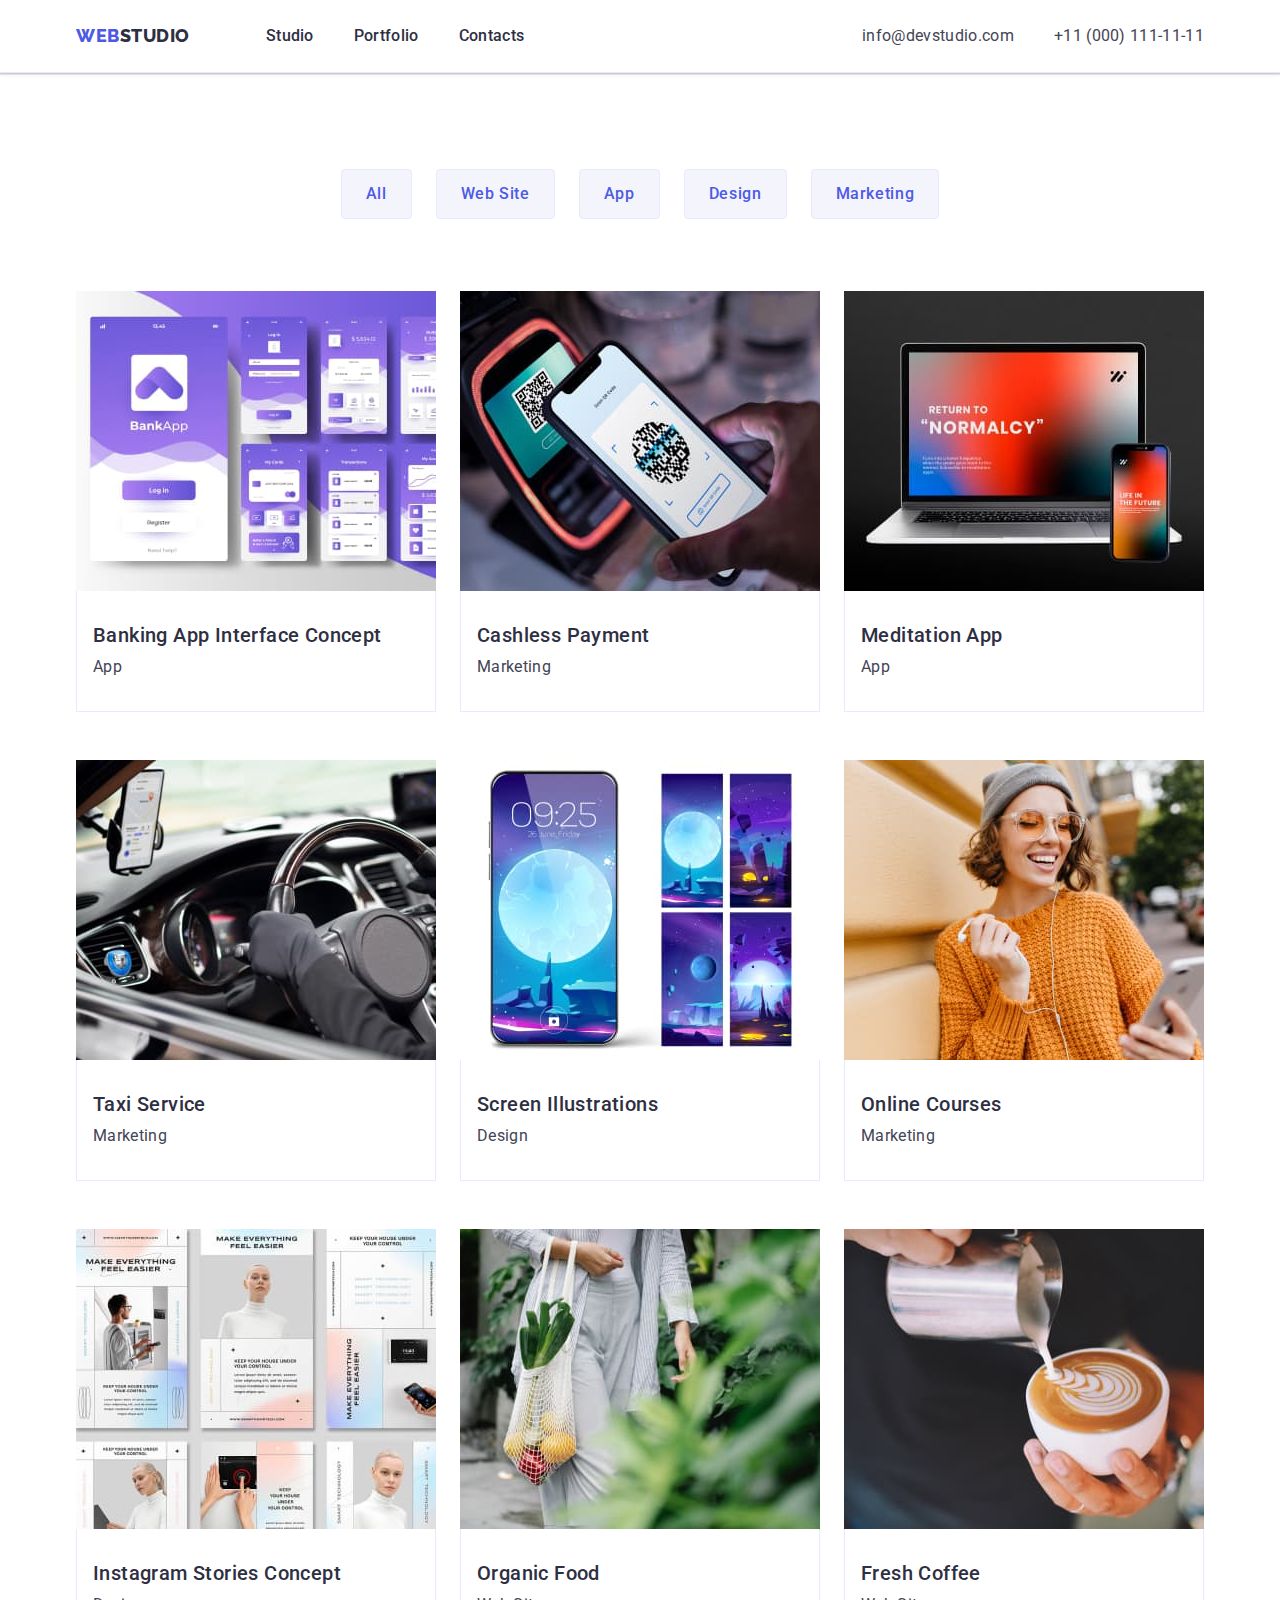
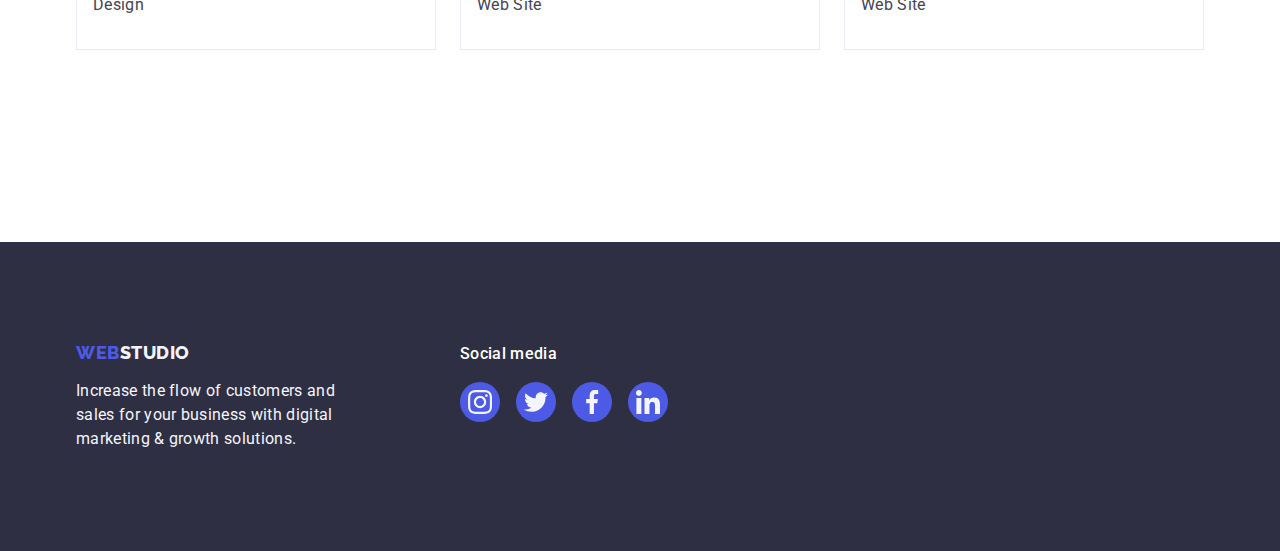
==== portfolio.html @ 4a91dafd "Initial commit" ====
<!DOCTYPE html>
<html lang="en">
  <head>
    <meta charset="UTF-8" />
    <meta http-equiv="X-UA-Compatible" content="IE=edge" />
    <meta name="viewport" content="width=device-width, initial-scale=1.0" />
    <title>Document</title>
    <link
      rel="stylesheet"
      href="https://cdnjs.cloudflare.com/ajax/libs/modern-normalize/1.0.0/modern-normalize.min.css"
    />
    <link rel="stylesheet" href="./css/styles.css" />
    <link rel="preconnect" href="https://fonts.googleapis.com" />
    <link rel="preconnect" href="https://fonts.gstatic.com" crossorigin />
    <link
      href="https://fonts.googleapis.com/css2?family=Raleway:wght@800&family=Roboto:wght@400;500;700;900&display=swap"
      rel="stylesheet"
    />
  </head>
  <body>
    <header class="header-border">
      <div class="container header-container">
        <nav class="list header-nav">
          <a class="logo link header-nav-link margin-logo" href="./index.html"
            >Web<span class="studio">Studio</span></a
          >

          <ul class="list header-list">
            <li>
              <a class="menu-link link header-nav-link" href="./index.html"
                >Studio</a
              >
            </li>
            <li>
              <a class="menu-link link header-nav-link" href="./portfolio.html"
                >Portfolio</a
              >
            </li>
            <li>
              <a class="menu-link link header-nav-link" href="">Contacts</a>
            </li>
          </ul>
        </nav>
        <address class="contact list">
          <ul class="list contact-list">
            <li>
              <a
                class="contact-link link header-nav-link"
                href="mailto:info@devstudio.com"
                >info@devstudio.com</a
              >
            </li>
            <li>
              <a
                class="contact-link link header-nav-link"
                href="tel:+110001111111"
                >+11 (000) 111-11-11</a
              >
            </li>
          </ul>
        </address>
      </div>
    </header>
    <main>
      <section class="section-all-btn">
        <div class="container">
          <h1 class="visually-hidden">Sec1</h1>

          <ul class="list btnflex">
            <li><button type="button" class="btn-all">All</button></li>
            <li><button type="button" class="btn-all">Web Site</button></li>
            <li><button type="button" class="btn-all">App</button></li>
            <li><button type="button" class="btn-all">Design</button></li>
            <li><button type="button" class="btn-all">Marketing</button></li>
          </ul>

          <ul class="list imgdev">
            <li class="portfolio-list">
              <a href="" class="link portfollio-link">
                <img
                  src="./images/p-images/p-1.jpg"
                  alt="app"
                  width="360"
                  height="300"
                />
                <div class="portfolio-img-dev">
                  <h2 class="images-text">Banking App Interface Concept</h2>
                  <p class="images-dev">App</p>
                </div></a
              >
            </li>
            <li class="portfolio-list">
              <a href="" class="link portfollio-link">
                <img
                  src="./images/p-images/p-2.jpg"
                  alt="iphone"
                  width="360"
                  height="300"
                />
                <div class="portfolio-img-dev">
                  <h2 class="images-text">Cashless Payment</h2>
                  <p class="images-dev">Marketing</p>
                </div></a
              >
            </li>
            <li class="portfolio-list">
              <a href="" class="link portfollio-link">
                <img
                  src="./images/p-images/p-3.jpg"
                  alt="laptop"
                  width="360"
                  height="300"
                />
                <div class="portfolio-img-dev">
                  <h2 class="images-text">Meditation App</h2>
                  <p class="images-dev">App</p>
                </div></a
              >
            </li>
            <li class="portfolio-list">
              <a href="" class="link portfollio-link">
                <img
                  src="./images/p-images/p-4.jpg"
                  alt="car"
                  width="360"
                  height="300"
                />
                <div class="portfolio-img-dev">
                  <h2 class="images-text">Taxi Service</h2>
                  <p class="images-dev">Marketing</p>
                </div></a
              >
            </li>
            <li class="portfolio-list">
              <a href="" class="link portfollio-link">
                <img
                  src="./images/p-images/p-5.jpg"
                  alt="iphone"
                  width="360"
                  height="300"
                />
                <div class="portfolio-img-dev">
                  <h2 class="images-text">Screen Illustrations</h2>
                  <p class="images-dev">Design</p>
                </div></a
              >
            </li>
            <li class="portfolio-list">
              <a href="" class="link portfollio-link">
                <img
                  src="./images/p-images/p-6.jpg"
                  alt="the girl is holding the phone"
                  width="360"
                  height="300"
                />
                <div class="portfolio-img-dev">
                  <h2 class="images-text">Online Courses</h2>
                  <p class="images-dev">Marketing</p>
                </div></a
              >
            </li>
            <li class="portfolio-list">
              <a href="" class="link portfollio-link">
                <img
                  src="./images/p-images/p-7.jpg"
                  alt="app"
                  width="360"
                  height="300"
                />
                <div class="portfolio-img-dev">
                  <h2 class="images-text">Instagram Stories Concept</h2>
                  <p class="images-dev">Design</p>
                </div></a
              >
            </li>
            <li class="portfolio-list">
              <a href="" class="link portfollio-link">
                <img
                  src="./images/p-images/p-8.jpg"
                  alt="Food"
                  width="360"
                  height="300"
                />
                <div class="portfolio-img-dev">
                  <h2 class="images-text">Organic Food</h2>
                  <p class="images-dev">Web Site</p>
                </div></a
              >
            </li>
            <li class="portfolio-list">
              <a href="" class="link portfollio-link">
                <img
                  src="./images/p-images/p-9.jpg"
                  alt="Coffe"
                  width="360"
                  height="300"
                />
                <div class="portfolio-img-dev">
                  <h2 class="images-text">Fresh Coffee</h2>
                  <p class="images-dev">Web Site</p>
                </div></a
              >
            </li>
          </ul>
        </div>
      </section>
    </main>
    <footer class="end">
      <div class="container sec-footer">
        <div class="foot-div-1">
          <a class="logo link footer-logo" href="./index.html"
            >Web<span class="st-footer">Studio</span></a
          >
          <p class="footend">
            Increase the flow of customers and sales for your business with
            digital marketing & growth solutions.
          </p>
        </div>

        <div>
          <p class="social-media">Social media</p>
          <ul class="list social-list foot-list">
            <li class="social-list">
              <a href="" class="btn-link btn-link-footer">
                <svg class="use-sec-footer" width="24" height="24">
                  <use href="./images/icon.svg#icon-instagram"></use>
                </svg>
              </a>
            </li>
            <li class="social-list">
              <a href="" class="btn-link btn-link-footer">
                <svg class="use-sec-footer" width="24" height="24">
                  <use href="./images/icon.svg#icon-twitter"></use>
                </svg>
              </a>
            </li>
            <li class="social-list">
              <a href="" class="btn-link btn-link-footer">
                <svg class="use-sec-footer" width="24" height="24">
                  <use href="./images/icon.svg#icon-facebook"></use>
                </svg>
              </a>
            </li>
            <li class="social-list">
              <a href="" class="btn-link btn-link-footer">
                <svg class="use-sec-footer" width="24" height="24">
                  <use href="./images/icon.svg#icon-linkedin"></use>
                </svg>
              </a>
            </li>
          </ul>
        </div>
      </div>
    </footer>
  </body>
</html>
---- css/styles.css ----
:root {
    --back-cl:#FFFFFF;
    --text-cl:#4d5ae5;
    --logo-span:#2e2f42;
    --hover-cl: #404bbf;
    --contact-cl: #434455;
    --back-btn-cl: #f4f4fd;
    --icon-color:#afb1b8;

}

.btn-all {
    display: block;
    font-family: "Roboto", sans-serif;
    font-weight: 500;font-size: 16px;
    line-height: 1.5;
    border: 1px solid #E7E9FC;
    border-radius: 4px;
    letter-spacing: 0.04em;
    color: var(--text-cl);
    background-color: var(--back-btn-cl);
    cursor: pointer;
    padding: 12px 24px;
    
    
}
.images-text {
    font-weight: 500;
    font-size: 20px;
    line-height: 1.2;
    letter-spacing: 0.02em;
    color: var(--logo-span);
    margin-bottom: 8px;
}
.images-dev {
    font-size: 16px;
    line-height: 1.5;
    letter-spacing: 0.02em;
    color: var(--contact-cl);
}
.btn-all:hover, .btn-all:focus{
    color: var(--back-cl);
    background-color: var(--hover-cl);
    border: 1px solid transparent;
    box-shadow: 0px 3px 1px rgba(0, 0, 0, 0.1),
            0px 2px 1px rgba(0, 0, 0, 0.08),
            0px 2px 2px rgba(0, 0, 0, 0.12);
}

body {
    font-family: "Roboto", sans-serif;
    color: var(--contact-cl);
    background-color: var(--back-cl);
}
.logo {
    font-family: "Raleway", sans-serif;
    font-weight: 800;
    font-size: 18px;
    line-height: 1.17;
    letter-spacing: 0.03em;
    text-transform: uppercase;
    color:var(--text-cl);  
    
    
}
.link {
    text-decoration: none;
}
.studio {
    color: var(--logo-span);
}
.list {
    list-style: none;
    padding: 0;
    margin: 0;
}
.menu-link {
    font-weight: 500;
    font-size: 16px;
    line-height: 1.5;
    letter-spacing: 0.02em;
    color: var(--logo-span);
}
.menu-link:hover,
.menu-link:focus{
color: var(--hover-cl);

}
.contact {
    font-style: normal;
}
.contact-link {
    font-size: 16px;
    line-height: 1.5;
    letter-spacing: 0.02em;
    color: var(--contact-cl);
}
.contact-link:hover, .contact-link:focus{
    color: var(--hover-cl);
}
.first-s {
    background-image: linear-gradient(rgba(46, 47, 66, 0.7), rgba(46, 47, 66, 0.7)), url(../images/hero-back.jpg);
    
    background-repeat: no-repeat;
    background-position: center;
    background-size: cover;
    max-width: 1440px;
    max-height: 600px;
    margin: 0 auto;
    
}
.sectionh {
    font-size: 56px;
    line-height: 1.07;
    text-align: center;
    letter-spacing: 0.02em;
    color: var(--back-cl);
    max-width: 496px;
    margin-bottom: 48px;
}
.btn-order {
    display: block;
    background-color: #4D5AE5;
    font-family: "Roboto",sans-serif;
    font-weight: 500;
    font-size: 16px;
    line-height: 1.5;
    letter-spacing: 0.04em;
    box-shadow: 0px 4px 4px rgba(0, 0, 0, 0.15);
    border-radius: 4px;
    border: 0;
    color: var(--back-cl);
    cursor: pointer;
    min-width: 169px;
    min-height: 56px;
    border-radius: 4px;
}
.btn-order:hover, .btn-order:focus {
    color: var(--back-cl);
    background-color: var(--hover-cl);
    
}
.visually-hidden {
    position: absolute;
    width: 1px;
    height: 1px;
    margin: -1px;
    border: 0;
    padding: 0;

    white-space: nowrap;
    clip-path: inset(100%);
    clip: rect(0 0 0 0);
    overflow: hidden;
}
.sectionhhh {
    font-weight: 500;
    font-size: 20px;
    line-height: 1.2;
    letter-spacing: 0.02em;
    color: var(--logo-span);
    margin-bottom: 8px;
    
}


.info-p {
    font-size: 16px;
    line-height: 1.5;
    letter-spacing: 0.02em;
    color: var(--contact-cl);
    width: 264px;
    
}
.info-4 {
    font-size: 16px;
        line-height: 1.5;
        letter-spacing: 0.02em;
        color: var(--contact-cl);
        text-align: center;
        margin-bottom: 8px;
}
.section4 {
font-weight: 500;
    font-size: 20px;
    line-height: 1.2;
    letter-spacing: 0.02em;
    color: var(--logo-span);
    margin-bottom: 8px;
    text-align: center;
}
.secthh {
    font-size: 36px;
    line-height: 1.11;
    text-align: center;
    letter-spacing: 0.02em;
    text-transform: capitalize;
    color: var(--logo-span);
   margin-bottom: 72px;
}
.sectionteam {
    background-color:var(--back-btn-cl);
}
.team-back {
    background-color: #FFFFFF;
    width: calc((100% - 72px) / 4);
    box-shadow: 0px 1px 6px rgba(46, 47, 66, 0.08), 0px 1px 1px rgba(46, 47, 66, 0.16), 0px 2px 1px rgba(46, 47, 66, 0.08);
        border-radius: 0px 0px 4px 4px;
}
.end {
    background-color: var(--logo-span);
    padding: 100px 0;
}
.st-footer {
    color: var(--back-btn-cl);
}
.footend {
    font-family: 'Roboto' ,sans-serif;
        font-style: normal;
        font-weight: 400;
        font-size: 16px;
        line-height: 24px;
        letter-spacing: 0.02em;
        color: var(--back-btn-cl);
        width: 264px;
}
.container {
    width: 1158px;
    margin-left: auto;
    margin-right: auto;
    padding-left: 15px;
    padding-right: 15px;
    align-items: center;
}
h1,h2,h3,h4,h5,h6,p {
    margin: 0;
}
ul, ol {
    margin: 0;
    padding: 0;
}
img {
    display: block;
    max-width: 100%;
    height: auto;
}
.header-container {
    display: flex;
    
   
}
.header-border {
    border-bottom: 1px solid #e7e9fc;
    box-shadow: 0px 2px 1px rgba(46, 47, 66, 0.08),
        0px 1px 1px rgba(46, 47, 66, 0.16),
        0px 1px 6px rgba(46, 47, 66, 0.08);;
}
.header-nav {
    display: flex;
    margin-right: auto;
    align-items: center;
}
.header-list {
    display: flex;
    align-items: center;
    gap: 40px;
}
.contact-list {
    display: flex;
    align-items: center;
    gap: 40px;
}
.header-nav-link {
    display: block;
    padding-top: 24px;
    padding-bottom: 24px;
    
}
.margin-logo {
    margin-right: 76px;
}
.section-order {
    padding-top: 188px;
    padding-bottom: 188px;
}
.section {
    padding-top: 120px;
    padding-bottom: 120px;
}
.order-container {
    margin-left: auto;
    margin-right: auto;
}
.section-info {
    display: flex;
    gap: 24px;
}


.sectoin-what{
    padding-top: 0;
}
.whatarewedoing {
  
    display: flex;
    gap: 24px;
}

   

.footer-logo {
    display: inline-block;;
    margin-bottom: 16px;
}
.btnflex {
    
    display: flex;
    gap: 24px;
    justify-content: center;
    margin-bottom: 72px;
    
   
    
}

.imgdev {
    display: flex;
    flex-wrap: wrap;
    row-gap: 48px;
    column-gap: 24px;
    
    margin-bottom: 72px
    
    
}
.section-all-btn {
    padding-top: 96px;
    padding-bottom: 120px;
}
.section-info-list {
    width: calc((100% - 72px) / 4);
}
.img-list {
    width: calc((100% - 48px) / 3);
}
.name-and-job {
    padding: 32px 0;
    
    border-radius: 0px 0px 4px 4px;
}
.portfolio-list {
    width: calc((100% - 48px) / 3);
    
}
.portfollio-link {
    display: block;
}
.portfollio-link:hover, .portfollio-link:focus {
    
    box-shadow: 0px 1px 6px rgba(46, 47, 66, 0.08),
        0px 1px 1px rgba(46, 47, 66, 0.16),
        0px 2px 1px rgba(46, 47, 66, 0.08);
}
.portfolio-list:hover, .portfolio-list:focus{
    box-shadow: 0px 1px 6px rgba(46, 47, 66, 0.08), 0px 1px 1px rgba(46, 47, 66, 0.16), 0px 2px 1px rgba(46, 47, 66, 0.08);
}
.portfolio-img-dev {
    padding: 32px 16px;
    border: 1px solid #e7e9fc;
    border-top: none;
    
}
.section-list {
    display: flex;
    align-items: center;
    justify-content: center;
    width: 264px;
    height: 112px;
    background-color: #F4F4FD;
    margin-bottom: 8px;
    border-radius: 4px;
}
.section-list:hover, .section-list:focus {
    filter: drop-shadow(0px 4px 4px rgba(0, 0, 0, 0.25));
}
.teamsvg {
    
    fill: var(--back-btn-cl);
}

.social-list {
    display: flex;
    justify-content: center;
    gap: 24px;
   
    
}
.social-list-item {
    width: 40px;
    height: 40px;
}

.btn-link {
    display: flex;
    justify-content: center;
        align-items: center;
    width: 40px;
    height: 40px;
    background-color: var(--text-cl);
    border-radius: 50%;
    border: 0;
    
}
.btn-link:hover, .btn-link:focus {
    background-color: var(--hover-cl);
}
.customer-sec {
    display: flex;
    gap: 24px;
    
}
.customer-link {
    display: flex;
    width: 168px; 
    height: 88px;
    border: 1px solid #8E8F99;
    border-radius: 4px;
    gap: 24px;
    justify-content: center;
    align-items: center;
    color: var(--icon-color);
    
}
.customersvg {
       fill: currentColor;
}
.customer-link:hover .customersvg, .customer-link:focus .customersvg {
    fill: #404BBF;
}
.customer-link:hover, .customer-link:focus{
    border-color: #404BBF;
    color: #404bbf;
}
.section-5{
    padding-bottom: 190px;
}
.sec-footer {
    display: flex;
    align-items: baseline;
    gap: 120px
    
}
.social-media {
    display: inline-block;
    font-family: 'Roboto',sans-serif;
    font-style: normal;
    font-weight: 500;
    font-size: 16px;
    line-height: 24px;
    letter-spacing: 0.02em;
    color: #FFFFFF;
    margin-bottom: 16px;
}


.btn-link-footer:hover, .btn-link-footer:focus {
    background-color: #31D0AA;
}
.foot-list {
    gap: 16px;
}
.customer {
    line-height: 1.1;
}
.footer-list {
    width: calc((100% - 120px) / 6);
}
.use-sec-footer {
    fill: var(--back-btn-cl);
}
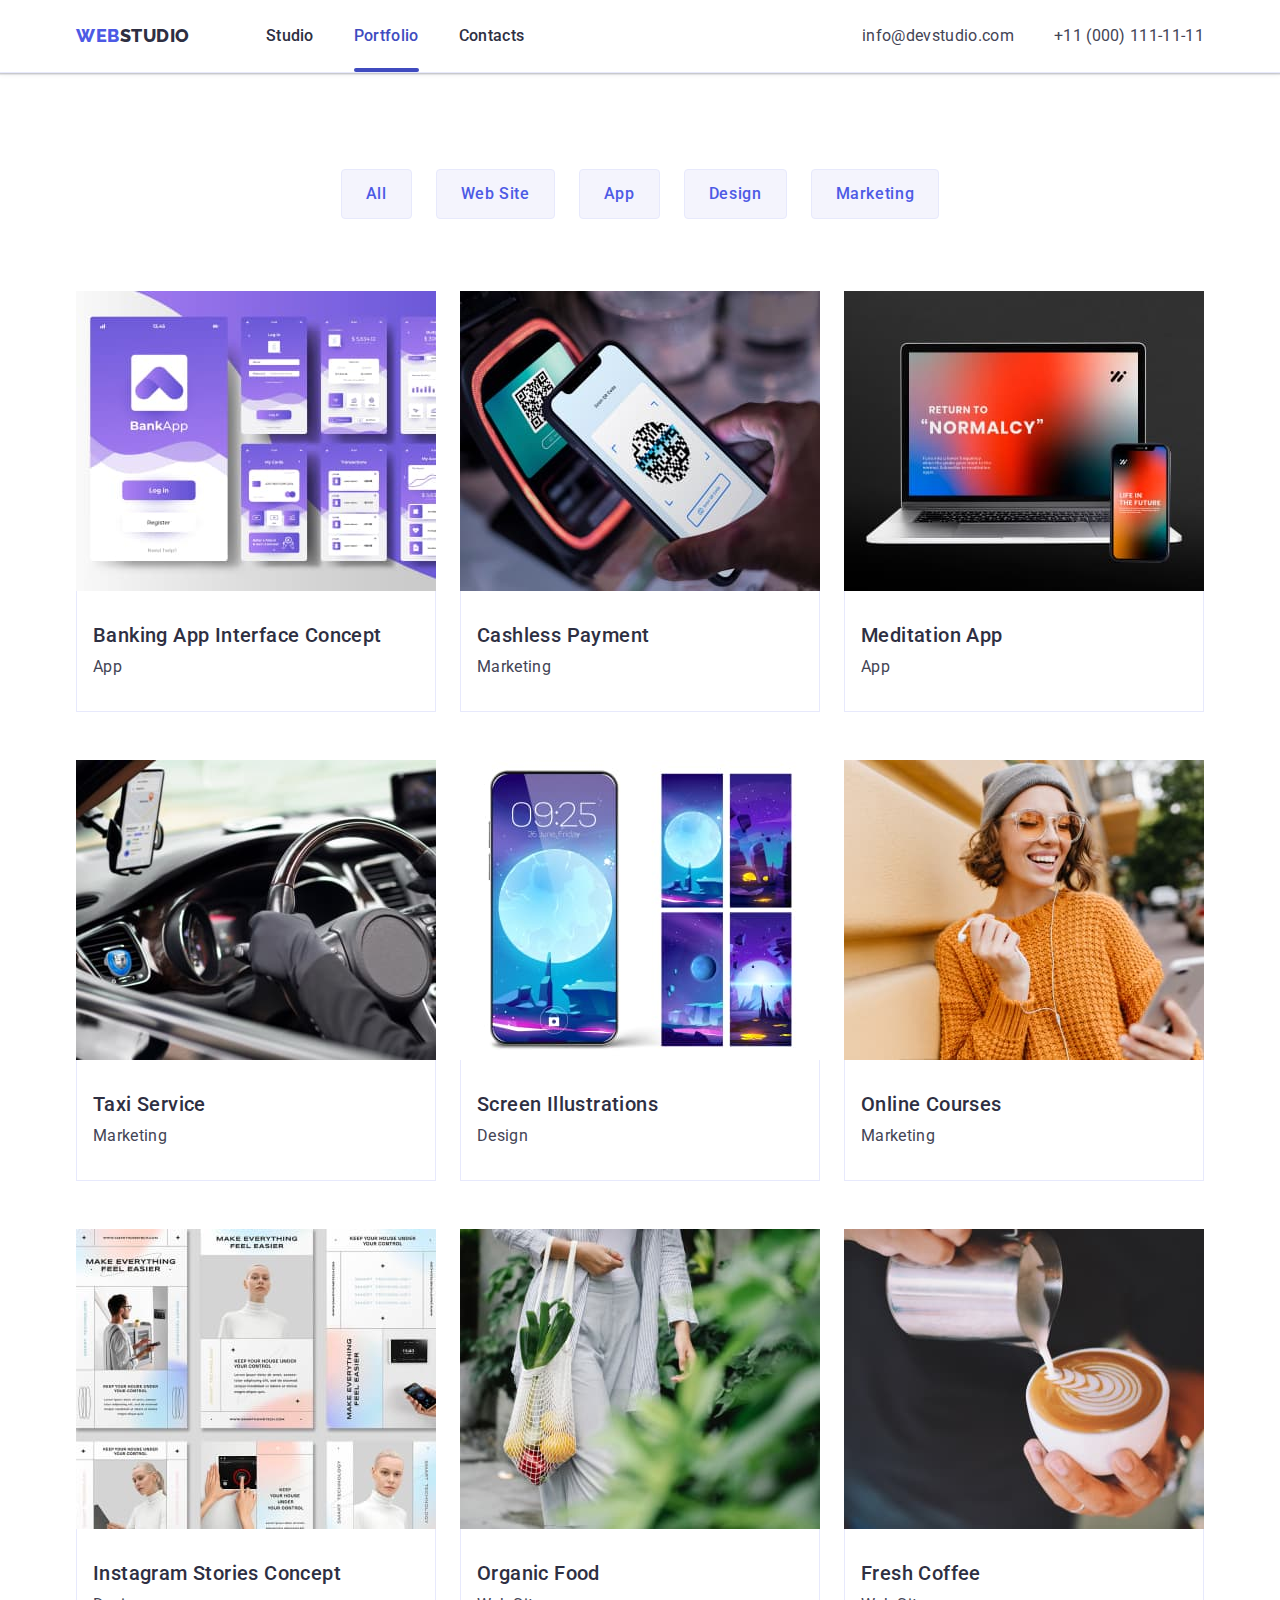
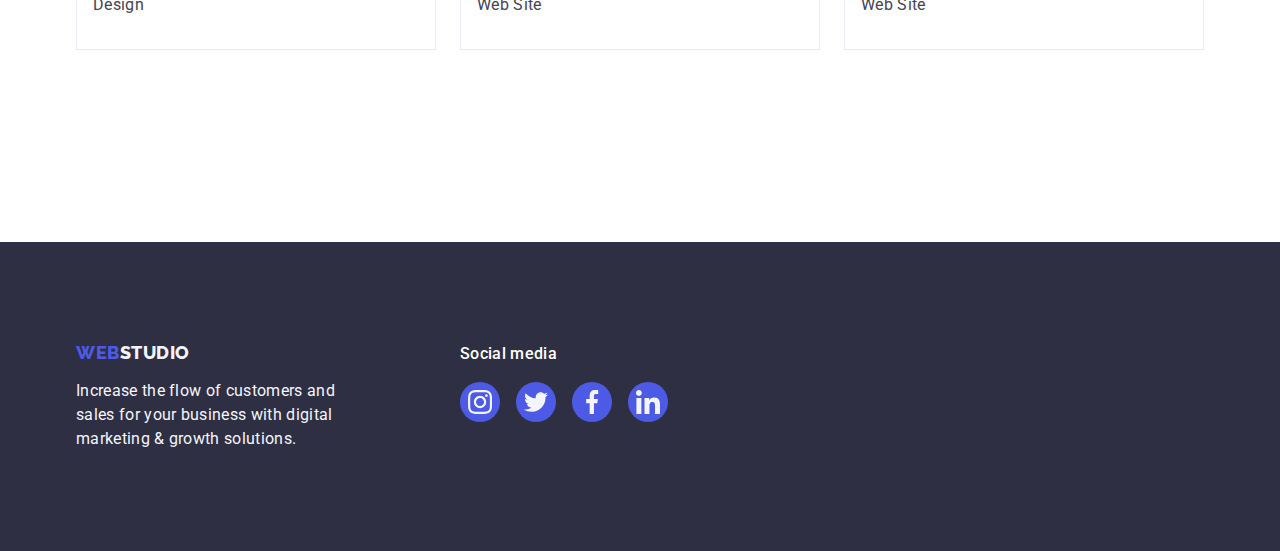
==== commit 5d928301: "a" ====
--- a/portfolio.html
+++ b/portfolio.html
@@ -32,7 +32,9 @@
               >
             </li>
             <li>
-              <a class="menu-link link header-nav-link" href="./portfolio.html"
+              <a
+                class="menu-link link header-nav-link curent"
+                href="./portfolio.html"
                 >Portfolio</a
               >
             </li>
@@ -77,12 +79,19 @@
           <ul class="list imgdev">
             <li class="portfolio-list">
               <a href="" class="link portfollio-link">
-                <img
-                  src="./images/p-images/p-1.jpg"
-                  alt="app"
-                  width="360"
-                  height="300"
-                />
+                <div class="overlay-container">
+                  <img
+                    src="./images/p-images/p-1.jpg"
+                    alt="app"
+                    width="360"
+                    height="300"
+                  />
+                  <p class="overlay">
+                    14 Stylish and User-Friendly App Design Concepts · Task
+                    Manager App · Calorie Tracker App · Exotic Fruit Ecommerce
+                    App · Cloud Storage App
+                  </p>
+                </div>
                 <div class="portfolio-img-dev">
                   <h2 class="images-text">Banking App Interface Concept</h2>
                   <p class="images-dev">App</p>
@@ -90,13 +99,20 @@
               >
             </li>
             <li class="portfolio-list">
-              <a href="" class="link portfollio-link">
-                <img
-                  src="./images/p-images/p-2.jpg"
-                  alt="iphone"
-                  width="360"
-                  height="300"
-                />
+              <a href="" class="link portfollio-link overlay-container">
+                <div class="overlay-container">
+                  <img
+                    src="./images/p-images/p-2.jpg"
+                    alt="iphone"
+                    width="360"
+                    height="300"
+                  />
+                  <p class="overlay">
+                    14 Stylish and User-Friendly App Design Concepts · Task
+                    Manager App · Calorie Tracker App · Exotic Fruit Ecommerce
+                    App · Cloud Storage App
+                  </p>
+                </div>
                 <div class="portfolio-img-dev">
                   <h2 class="images-text">Cashless Payment</h2>
                   <p class="images-dev">Marketing</p>
@@ -105,12 +121,19 @@
             </li>
             <li class="portfolio-list">
               <a href="" class="link portfollio-link">
-                <img
-                  src="./images/p-images/p-3.jpg"
-                  alt="laptop"
-                  width="360"
-                  height="300"
-                />
+                <div class="overlay-container">
+                  <img
+                    src="./images/p-images/p-3.jpg"
+                    alt="laptop"
+                    width="360"
+                    height="300"
+                  />
+                  <p class="overlay">
+                    14 Stylish and User-Friendly App Design Concepts · Task
+                    Manager App · Calorie Tracker App · Exotic Fruit Ecommerce
+                    App · Cloud Storage App
+                  </p>
+                </div>
                 <div class="portfolio-img-dev">
                   <h2 class="images-text">Meditation App</h2>
                   <p class="images-dev">App</p>
@@ -119,12 +142,19 @@
             </li>
             <li class="portfolio-list">
               <a href="" class="link portfollio-link">
-                <img
-                  src="./images/p-images/p-4.jpg"
-                  alt="car"
-                  width="360"
-                  height="300"
-                />
+                <div class="overlay-container">
+                  <img
+                    src="./images/p-images/p-4.jpg"
+                    alt="car"
+                    width="360"
+                    height="300"
+                  />
+                  <p class="overlay">
+                    14 Stylish and User-Friendly App Design Concepts · Task
+                    Manager App · Calorie Tracker App · Exotic Fruit Ecommerce
+                    App · Cloud Storage App
+                  </p>
+                </div>
                 <div class="portfolio-img-dev">
                   <h2 class="images-text">Taxi Service</h2>
                   <p class="images-dev">Marketing</p>
@@ -133,12 +163,19 @@
             </li>
             <li class="portfolio-list">
               <a href="" class="link portfollio-link">
-                <img
-                  src="./images/p-images/p-5.jpg"
-                  alt="iphone"
-                  width="360"
-                  height="300"
-                />
+                <div class="overlay-container">
+                  <img
+                    src="./images/p-images/p-5.jpg"
+                    alt="iphone"
+                    width="360"
+                    height="300"
+                  />
+                  <p class="overlay">
+                    14 Stylish and User-Friendly App Design Concepts · Task
+                    Manager App · Calorie Tracker App · Exotic Fruit Ecommerce
+                    App · Cloud Storage App
+                  </p>
+                </div>
                 <div class="portfolio-img-dev">
                   <h2 class="images-text">Screen Illustrations</h2>
                   <p class="images-dev">Design</p>
@@ -147,12 +184,19 @@
             </li>
             <li class="portfolio-list">
               <a href="" class="link portfollio-link">
-                <img
-                  src="./images/p-images/p-6.jpg"
-                  alt="the girl is holding the phone"
-                  width="360"
-                  height="300"
-                />
+                <div class="overlay-container">
+                  <img
+                    src="./images/p-images/p-6.jpg"
+                    alt="the girl is holding the phone"
+                    width="360"
+                    height="300"
+                  />
+                  <p class="overlay">
+                    14 Stylish and User-Friendly App Design Concepts · Task
+                    Manager App · Calorie Tracker App · Exotic Fruit Ecommerce
+                    App · Cloud Storage App
+                  </p>
+                </div>
                 <div class="portfolio-img-dev">
                   <h2 class="images-text">Online Courses</h2>
                   <p class="images-dev">Marketing</p>
@@ -161,12 +205,19 @@
             </li>
             <li class="portfolio-list">
               <a href="" class="link portfollio-link">
-                <img
-                  src="./images/p-images/p-7.jpg"
-                  alt="app"
-                  width="360"
-                  height="300"
-                />
+                <div class="overlay-container">
+                  <img
+                    src="./images/p-images/p-7.jpg"
+                    alt="app"
+                    width="360"
+                    height="300"
+                  />
+                  <p class="overlay">
+                    14 Stylish and User-Friendly App Design Concepts · Task
+                    Manager App · Calorie Tracker App · Exotic Fruit Ecommerce
+                    App · Cloud Storage App
+                  </p>
+                </div>
                 <div class="portfolio-img-dev">
                   <h2 class="images-text">Instagram Stories Concept</h2>
                   <p class="images-dev">Design</p>
@@ -175,12 +226,19 @@
             </li>
             <li class="portfolio-list">
               <a href="" class="link portfollio-link">
-                <img
-                  src="./images/p-images/p-8.jpg"
-                  alt="Food"
-                  width="360"
-                  height="300"
-                />
+                <div class="overlay-container">
+                  <img
+                    src="./images/p-images/p-8.jpg"
+                    alt="Food"
+                    width="360"
+                    height="300"
+                  />
+                  <p class="overlay">
+                    14 Stylish and User-Friendly App Design Concepts · Task
+                    Manager App · Calorie Tracker App · Exotic Fruit Ecommerce
+                    App · Cloud Storage App
+                  </p>
+                </div>
                 <div class="portfolio-img-dev">
                   <h2 class="images-text">Organic Food</h2>
                   <p class="images-dev">Web Site</p>
@@ -189,12 +247,19 @@
             </li>
             <li class="portfolio-list">
               <a href="" class="link portfollio-link">
-                <img
-                  src="./images/p-images/p-9.jpg"
-                  alt="Coffe"
-                  width="360"
-                  height="300"
-                />
+                <div class="overlay-container">
+                  <img
+                    src="./images/p-images/p-9.jpg"
+                    alt="Coffe"
+                    width="360"
+                    height="300"
+                  />
+                  <p class="overlay">
+                    14 Stylish and User-Friendly App Design Concepts · Task
+                    Manager App · Calorie Tracker App · Exotic Fruit Ecommerce
+                    App · Cloud Storage App
+                  </p>
+                </div>
                 <div class="portfolio-img-dev">
                   <h2 class="images-text">Fresh Coffee</h2>
                   <p class="images-dev">Web Site</p>
--- a/css/styles.css
+++ b/css/styles.css
@@ -9,48 +9,78 @@
 
 }
 
-.btn-all {
+
+h1,
+h2,
+h3,
+h4,
+h5,
+h6,
+p {
+    margin: 0;
+}
+
+ul,
+ol {
+    margin: 0;
+    padding: 0;
+}
+.link {
+    text-decoration: none;
+}
+
+.list {
+    list-style: none;
+    padding: 0;
+    margin: 0;
+}
+
+img {
     display: block;
-    font-family: "Roboto", sans-serif;
-    font-weight: 500;font-size: 16px;
-    line-height: 1.5;
-    border: 1px solid #E7E9FC;
-    border-radius: 4px;
-    letter-spacing: 0.04em;
-    color: var(--text-cl);
-    background-color: var(--back-btn-cl);
-    cursor: pointer;
-    padding: 12px 24px;
-    
-    
-}
-.images-text {
-    font-weight: 500;
-    font-size: 20px;
-    line-height: 1.2;
-    letter-spacing: 0.02em;
-    color: var(--logo-span);
-    margin-bottom: 8px;
-}
-.images-dev {
-    font-size: 16px;
-    line-height: 1.5;
-    letter-spacing: 0.02em;
-    color: var(--contact-cl);
-}
-.btn-all:hover, .btn-all:focus{
-    color: var(--back-cl);
-    background-color: var(--hover-cl);
-    border: 1px solid transparent;
-    box-shadow: 0px 3px 1px rgba(0, 0, 0, 0.1),
-            0px 2px 1px rgba(0, 0, 0, 0.08),
-            0px 2px 2px rgba(0, 0, 0, 0.12);
-}
-
+    max-width: 100%;
+    height: auto;
+}
+.visually-hidden {
+    position: absolute;
+    width: 1px;
+    height: 1px;
+    margin: -1px;
+    border: 0;
+    padding: 0;
+
+    white-space: nowrap;
+    clip-path: inset(100%);
+    clip: rect(0 0 0 0);
+    overflow: hidden;
+}
+
+.container {
+    width: 1158px;
+    margin-left: auto;
+    margin-right: auto;
+    padding-left: 15px;
+    padding-right: 15px;
+    align-items: center;
+}
 body {
     font-family: "Roboto", sans-serif;
     color: var(--contact-cl);
     background-color: var(--back-cl);
+}
+/* Header*/
+.header-border {
+    border-bottom: 1px solid #e7e9fc;
+    box-shadow: 0px 2px 1px rgba(46, 47, 66, 0.08),
+        0px 1px 1px rgba(46, 47, 66, 0.16),
+        0px 1px 6px rgba(46, 47, 66, 0.08);
+}
+.header-container {
+    display: flex;
+}
+.header-nav {
+    display: flex;
+    margin-right: auto;
+    align-items: center;
 }
 .logo {
     font-family: "Raleway", sans-serif;
@@ -59,69 +89,106 @@
     line-height: 1.17;
     letter-spacing: 0.03em;
     text-transform: uppercase;
-    color:var(--text-cl);  
-    
-    
-}
-.link {
-    text-decoration: none;
+    color: var(--text-cl);
+}
+.menu-link {
+    font-weight: 500;
+    font-size: 16px;
+    line-height: 1.5;
+    letter-spacing: 0.02em;
+    color: var(--logo-span);
+}
+
+
+.menu-link:hover,
+.menu-link:focus {
+    color: var(--hover-cl);
+
+}
+.header-nav-link {
+    display: block;
+    padding-top: 24px;
+    padding-bottom: 24px;
+}
+.header-list {
+    display: flex;
+    align-items: center;
+    gap: 40px;
+}
+.contact-list {
+    display: flex;
+    align-items: center;
+    gap: 40px;
+}
+.margin-logo {
+    margin-right: 76px;
 }
 .studio {
     color: var(--logo-span);
 }
-.list {
-    list-style: none;
-    padding: 0;
-    margin: 0;
-}
-.menu-link {
-    font-weight: 500;
-    font-size: 16px;
-    line-height: 1.5;
-    letter-spacing: 0.02em;
-    color: var(--logo-span);
-}
-.menu-link:hover,
-.menu-link:focus{
-color: var(--hover-cl);
-
-}
 .contact {
     font-style: normal;
 }
+
 .contact-link {
     font-size: 16px;
     line-height: 1.5;
     letter-spacing: 0.02em;
     color: var(--contact-cl);
 }
-.contact-link:hover, .contact-link:focus{
+
+.contact-link:hover,
+.contact-link:focus {
     color: var(--hover-cl);
+}
+.curent {
+    position: relative;
+    color: var(--hover-cl);
+}
+
+.curent::after {
+    display: block;
+    position: absolute;
+    content: '';
+    width: 100%;
+    height: 4px;
+    border-radius: 2px;
+    margin-top: 20px;
+    background-color: var(--hover-cl);
+}
+/*Section order*/
+.section-order {
+    padding-top: 188px;
+    padding-bottom: 188px;
+}
+.sectionh {
+    font-size: 56px;
+    line-height: 1.07;
+    text-align: center;
+    letter-spacing: 0.02em;
+    color: var(--back-cl);
+    max-width: 496px;
+    margin-bottom: 48px;
+}
+.order-container {
+    margin-left: auto;
+    margin-right: auto;
 }
 .first-s {
     background-image: linear-gradient(rgba(46, 47, 66, 0.7), rgba(46, 47, 66, 0.7)), url(../images/hero-back.jpg);
-    
+
     background-repeat: no-repeat;
     background-position: center;
     background-size: cover;
     max-width: 1440px;
     max-height: 600px;
     margin: 0 auto;
-    
-}
-.sectionh {
-    font-size: 56px;
-    line-height: 1.07;
-    text-align: center;
-    letter-spacing: 0.02em;
-    color: var(--back-cl);
-    max-width: 496px;
-    margin-bottom: 48px;
+
 }
 .btn-order {
     display: block;
     background-color: #4D5AE5;
-    font-family: "Roboto",sans-serif;
+    font-family: "Roboto", sans-serif;
     font-weight: 500;
     font-size: 16px;
     line-height: 1.5;
@@ -135,23 +202,39 @@
     min-height: 56px;
     border-radius: 4px;
 }
-.btn-order:hover, .btn-order:focus {
+
+.btn-order:hover,
+.btn-order:focus {
     color: var(--back-cl);
     background-color: var(--hover-cl);
-    
-}
-.visually-hidden {
-    position: absolute;
-    width: 1px;
-    height: 1px;
-    margin: -1px;
-    border: 0;
-    padding: 0;
-
-    white-space: nowrap;
-    clip-path: inset(100%);
-    clip: rect(0 0 0 0);
-    overflow: hidden;
+
+}
+/*Section 2*/
+.section {
+    padding-top: 120px;
+    padding-bottom: 120px;
+}
+.section-info {
+    display: flex;
+    gap: 24px;
+}
+.section-info-list {
+    width: calc((100% - 72px) / 4);
+}
+.section-list {
+    display: flex;
+    align-items: center;
+    justify-content: center;
+    width: 264px;
+    height: 112px;
+    background-color: #F4F4FD;
+    margin-bottom: 8px;
+    border-radius: 4px;
+}
+
+.section-list:hover,
+.section-list:focus {
+    filter: drop-shadow(0px 4px 4px rgba(0, 0, 0, 0.25));
 }
 .sectionhhh {
     font-weight: 500;
@@ -160,34 +243,17 @@
     letter-spacing: 0.02em;
     color: var(--logo-span);
     margin-bottom: 8px;
-    
-}
-
-
+}
 .info-p {
     font-size: 16px;
     line-height: 1.5;
     letter-spacing: 0.02em;
     color: var(--contact-cl);
     width: 264px;
-    
-}
-.info-4 {
-    font-size: 16px;
-        line-height: 1.5;
-        letter-spacing: 0.02em;
-        color: var(--contact-cl);
-        text-align: center;
-        margin-bottom: 8px;
-}
-.section4 {
-font-weight: 500;
-    font-size: 20px;
-    line-height: 1.2;
-    letter-spacing: 0.02em;
-    color: var(--logo-span);
-    margin-bottom: 8px;
-    text-align: center;
+}
+/*Section 3*/
+.sectoin-what {
+    padding-top: 0;
 }
 .secthh {
     font-size: 36px;
@@ -196,285 +262,273 @@
     letter-spacing: 0.02em;
     text-transform: capitalize;
     color: var(--logo-span);
-   margin-bottom: 72px;
-}
+    margin-bottom: 72px;
+}
+.whatarewedoing {
+    display: flex;
+    gap: 24px;
+}
+.img-list {
+    width: calc((100% - 48px) / 3);
+}
+/*Section team*/
 .sectionteam {
-    background-color:var(--back-btn-cl);
+    background-color: var(--back-btn-cl);
 }
 .team-back {
     background-color: #FFFFFF;
     width: calc((100% - 72px) / 4);
     box-shadow: 0px 1px 6px rgba(46, 47, 66, 0.08), 0px 1px 1px rgba(46, 47, 66, 0.16), 0px 2px 1px rgba(46, 47, 66, 0.08);
-        border-radius: 0px 0px 4px 4px;
+    border-radius: 0px 0px 4px 4px;
+}
+.name-and-job {
+    padding: 32px 0;
+    border-radius: 0px 0px 4px 4px;
+}
+.section4 {
+    font-weight: 500;
+    font-size: 20px;
+    line-height: 1.2;
+    letter-spacing: 0.02em;
+    color: var(--logo-span);
+    margin-bottom: 8px;
+    text-align: center;
+}
+
+.info-4 {
+    font-size: 16px;
+    line-height: 1.5;
+    letter-spacing: 0.02em;
+    color: var(--contact-cl);
+    text-align: center;
+    margin-bottom: 8px;
+}
+
+.social-list {
+    display: flex;
+    justify-content: center;
+    gap: 24px;
+}
+
+.social-list-item {
+    width: 40px;
+    height: 40px;
+}
+
+.btn-link {
+    display: flex;
+    justify-content: center;
+    align-items: center;
+    width: 40px;
+    height: 40px;
+    background-color: var(--text-cl);
+    border-radius: 50%;
+    border: 0;
+}
+
+.btn-link:hover,
+.btn-link:focus {
+    background-color: var(--hover-cl);
+}
+.teamsvg {
+    fill: var(--back-btn-cl);
+}
+/*Section customers*/
+.customer {
+    line-height: 1.1;
+}
+.customer-sec {
+    display: flex;
+    gap: 24px;
+}
+.customer-list {
+    width: calc((100% - 120px) / 6);
+}
+.customer-link {
+    display: flex;
+    width: 168px;
+    height: 88px;
+    border: 1px solid #8E8F99;
+    border-radius: 4px;
+    gap: 24px;
+    justify-content: center;
+    align-items: center;
+    color: var(--icon-color);
+}
+
+.customersvg {
+    fill: currentColor;
+}
+
+.customer-link:hover .customersvg,
+.customer-link:focus .customersvg {
+    fill: #404BBF;
+}
+
+.customer-link:hover,
+.customer-link:focus {
+    border-color: #404BBF;
+    color: #404bbf;
+}
+/*footer*/
+.sec-footer {
+    display: flex;
+    align-items: baseline;
+    gap: 120px
 }
 .end {
     background-color: var(--logo-span);
     padding: 100px 0;
 }
+.footer-logo {
+    display: inline-block;
+    margin-bottom: 16px;
+}
 .st-footer {
     color: var(--back-btn-cl);
 }
 .footend {
-    font-family: 'Roboto' ,sans-serif;
+    font-family: 'Roboto', sans-serif;
+    font-style: normal;
+    font-weight: 400;
+    font-size: 16px;
+    line-height: 24px;
+    letter-spacing: 0.02em;
+    color: var(--back-btn-cl);
+    width: 264px;
+}
+.social-media {
+    display: inline-block;
+    font-family: 'Roboto', sans-serif;
+    font-style: normal;
+    font-weight: 500;
+    font-size: 16px;
+    line-height: 24px;
+    letter-spacing: 0.02em;
+    color: #FFFFFF;
+    margin-bottom: 16px;
+}
+.foot-list {
+    gap: 16px;
+}
+.btn-link-footer:hover,
+.btn-link-footer:focus {
+    background-color: #31D0AA;
+}
+.use-sec-footer {
+    fill: var(--back-btn-cl);
+}
+/*potrfolio*/
+.section-all-btn {
+    padding-top: 96px;
+    padding-bottom: 120px;
+}
+.btnflex {
+    display: flex;
+    gap: 24px;
+    justify-content: center;
+    margin-bottom: 72px;
+}
+.btn-all {
+    display: block;
+    font-family: "Roboto", sans-serif;
+    font-weight: 500;
+    font-size: 16px;
+    line-height: 1.5;
+    border: 1px solid #E7E9FC;
+    border-radius: 4px;
+    letter-spacing: 0.04em;
+    color: var(--text-cl);
+    background-color: var(--back-btn-cl);
+    cursor: pointer;
+    padding: 12px 24px;
+}
+.btn-all:hover,
+.btn-all:focus {
+    color: var(--back-cl);
+    background-color: var(--hover-cl);
+    border: 1px solid transparent;
+    box-shadow: 0px 3px 1px rgba(0, 0, 0, 0.1),
+        0px 2px 1px rgba(0, 0, 0, 0.08),
+        0px 2px 2px rgba(0, 0, 0, 0.12);
+}
+.portfolio-list {
+    width: calc((100% - 48px) / 3);
+
+}
+
+.portfollio-link {
+    display: block;
+}
+
+.portfollio-link:hover,
+.portfollio-link:focus {
+
+    box-shadow: 0px 1px 6px rgba(46, 47, 66, 0.08),
+        0px 1px 1px rgba(46, 47, 66, 0.16),
+        0px 2px 1px rgba(46, 47, 66, 0.08);
+}
+
+.portfolio-list:hover,
+.portfolio-list:focus {
+    box-shadow: 0px 1px 6px rgba(46, 47, 66, 0.08), 0px 1px 1px rgba(46, 47, 66, 0.16), 0px 2px 1px rgba(46, 47, 66, 0.08);
+}
+.imgdev {
+    display: flex;
+    flex-wrap: wrap;
+    row-gap: 48px;
+    column-gap: 24px;
+    margin-bottom: 72px
+}
+
+.portfolio-img-dev {
+    padding: 32px 16px;
+    border: 1px solid #e7e9fc;
+    border-top: none;
+
+}
+
+
+
+.images-text {
+    font-weight: 500;
+    font-size: 20px;
+    line-height: 1.2;
+    letter-spacing: 0.02em;
+    color: var(--logo-span);
+    margin-bottom: 8px;
+}
+.images-dev {
+    font-size: 16px;
+    line-height: 1.5;
+    letter-spacing: 0.02em;
+    color: var(--contact-cl);
+}
+.overlay {
+    position: absolute;
         font-style: normal;
         font-weight: 400;
         font-size: 16px;
         line-height: 24px;
         letter-spacing: 0.02em;
         color: var(--back-btn-cl);
-        width: 264px;
-}
-.container {
-    width: 1158px;
-    margin-left: auto;
-    margin-right: auto;
-    padding-left: 15px;
-    padding-right: 15px;
-    align-items: center;
-}
-h1,h2,h3,h4,h5,h6,p {
-    margin: 0;
-}
-ul, ol {
-    margin: 0;
-    padding: 0;
-}
-img {
-    display: block;
-    max-width: 100%;
-    height: auto;
-}
-.header-container {
-    display: flex;
-    
-   
-}
-.header-border {
-    border-bottom: 1px solid #e7e9fc;
-    box-shadow: 0px 2px 1px rgba(46, 47, 66, 0.08),
-        0px 1px 1px rgba(46, 47, 66, 0.16),
-        0px 1px 6px rgba(46, 47, 66, 0.08);;
-}
-.header-nav {
-    display: flex;
-    margin-right: auto;
-    align-items: center;
-}
-.header-list {
-    display: flex;
-    align-items: center;
-    gap: 40px;
-}
-.contact-list {
-    display: flex;
-    align-items: center;
-    gap: 40px;
-}
-.header-nav-link {
-    display: block;
-    padding-top: 24px;
-    padding-bottom: 24px;
-    
-}
-.margin-logo {
-    margin-right: 76px;
-}
-.section-order {
-    padding-top: 188px;
-    padding-bottom: 188px;
-}
-.section {
-    padding-top: 120px;
-    padding-bottom: 120px;
-}
-.order-container {
-    margin-left: auto;
-    margin-right: auto;
-}
-.section-info {
-    display: flex;
-    gap: 24px;
-}
-
-
-.sectoin-what{
-    padding-top: 0;
-}
-.whatarewedoing {
-  
-    display: flex;
-    gap: 24px;
-}
-
-   
-
-.footer-logo {
-    display: inline-block;;
-    margin-bottom: 16px;
-}
-.btnflex {
-    
-    display: flex;
-    gap: 24px;
-    justify-content: center;
-    margin-bottom: 72px;
-    
-   
-    
-}
-
-.imgdev {
-    display: flex;
-    flex-wrap: wrap;
-    row-gap: 48px;
-    column-gap: 24px;
-    
-    margin-bottom: 72px
-    
-    
-}
-.section-all-btn {
-    padding-top: 96px;
-    padding-bottom: 120px;
-}
-.section-info-list {
-    width: calc((100% - 72px) / 4);
-}
-.img-list {
-    width: calc((100% - 48px) / 3);
-}
-.name-and-job {
-    padding: 32px 0;
-    
-    border-radius: 0px 0px 4px 4px;
-}
-.portfolio-list {
-    width: calc((100% - 48px) / 3);
-    
-}
-.portfollio-link {
-    display: block;
-}
-.portfollio-link:hover, .portfollio-link:focus {
-    
-    box-shadow: 0px 1px 6px rgba(46, 47, 66, 0.08),
-        0px 1px 1px rgba(46, 47, 66, 0.16),
-        0px 2px 1px rgba(46, 47, 66, 0.08);
-}
-.portfolio-list:hover, .portfolio-list:focus{
-    box-shadow: 0px 1px 6px rgba(46, 47, 66, 0.08), 0px 1px 1px rgba(46, 47, 66, 0.16), 0px 2px 1px rgba(46, 47, 66, 0.08);
-}
-.portfolio-img-dev {
-    padding: 32px 16px;
-    border: 1px solid #e7e9fc;
-    border-top: none;
-    
-}
-.section-list {
-    display: flex;
-    align-items: center;
-    justify-content: center;
-    width: 264px;
-    height: 112px;
-    background-color: #F4F4FD;
-    margin-bottom: 8px;
-    border-radius: 4px;
-}
-.section-list:hover, .section-list:focus {
-    filter: drop-shadow(0px 4px 4px rgba(0, 0, 0, 0.25));
-}
-.teamsvg {
-    
-    fill: var(--back-btn-cl);
-}
-
-.social-list {
-    display: flex;
-    justify-content: center;
-    gap: 24px;
-   
-    
-}
-.social-list-item {
-    width: 40px;
-    height: 40px;
-}
-
-.btn-link {
-    display: flex;
-    justify-content: center;
-        align-items: center;
-    width: 40px;
-    height: 40px;
-    background-color: var(--text-cl);
-    border-radius: 50%;
-    border: 0;
-    
-}
-.btn-link:hover, .btn-link:focus {
-    background-color: var(--hover-cl);
-}
-.customer-sec {
-    display: flex;
-    gap: 24px;
-    
-}
-.customer-link {
-    display: flex;
-    width: 168px; 
-    height: 88px;
-    border: 1px solid #8E8F99;
-    border-radius: 4px;
-    gap: 24px;
-    justify-content: center;
-    align-items: center;
-    color: var(--icon-color);
-    
-}
-.customersvg {
-       fill: currentColor;
-}
-.customer-link:hover .customersvg, .customer-link:focus .customersvg {
-    fill: #404BBF;
-}
-.customer-link:hover, .customer-link:focus{
-    border-color: #404BBF;
-    color: #404bbf;
-}
-.section-5{
-    padding-bottom: 190px;
-}
-.sec-footer {
-    display: flex;
-    align-items: baseline;
-    gap: 120px
-    
-}
-.social-media {
-    display: inline-block;
-    font-family: 'Roboto',sans-serif;
-    font-style: normal;
-    font-weight: 500;
-    font-size: 16px;
-    line-height: 24px;
-    letter-spacing: 0.02em;
-    color: #FFFFFF;
-    margin-bottom: 16px;
-}
-
-
-.btn-link-footer:hover, .btn-link-footer:focus {
-    background-color: #31D0AA;
-}
-.foot-list {
-    gap: 16px;
-}
-.customer {
-    line-height: 1.1;
-}
-.footer-list {
-    width: calc((100% - 120px) / 6);
-}
-.use-sec-footer {
-    fill: var(--back-btn-cl);
-}
+        background-color: var(--text-cl);
+        padding-top: 40px;
+        padding-left: 32px;
+        padding-right: 32px;
+        top: 0;
+        left: 0;
+        height: 100%;
+        overflow: auto;
+        transform: translate(0, 100%);
+        transition: transform 250ms cubic-bezier(0.4, 0, 0.2, 1);
+        
+}
+.overlay-container {
+    position: relative;
+    overflow: hidden;
+}
+.portfolio-list:hover .overlay, .portfolio-list:focus .overlay {
+    transform: translate(0, 0);
+}
+
